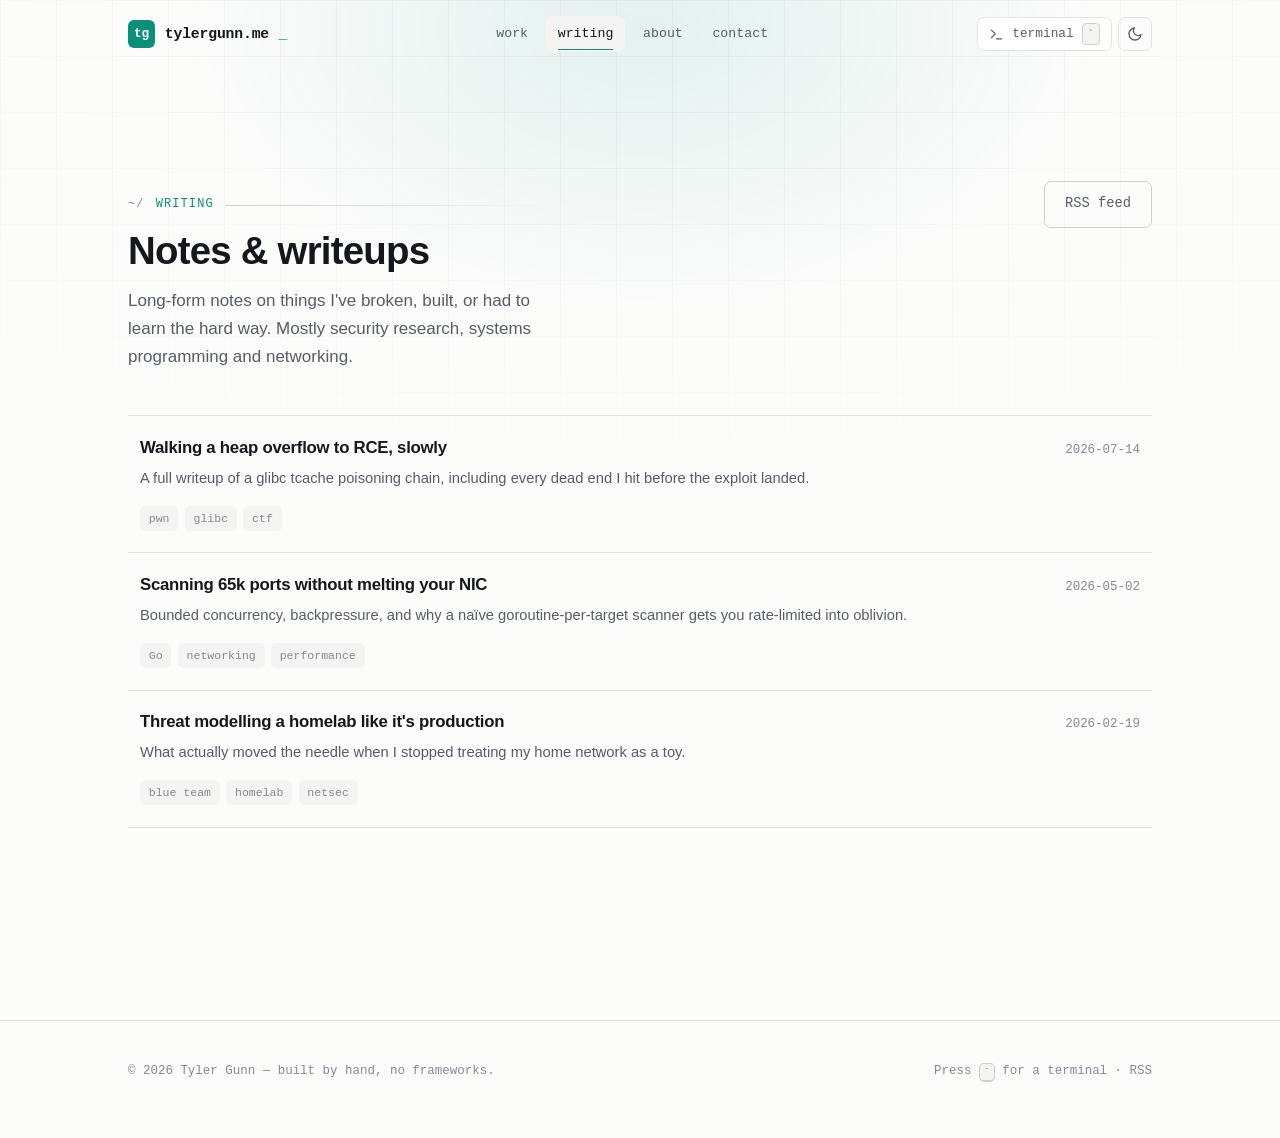
==== writing/index.html @ 59e8639a "Initial site: static, zero-dependency personal site with a DOM-backed terminal Hand-written HTML/CSS" ====
<!DOCTYPE html>
<html lang="en" data-theme="dark">
<head>
<meta charset="utf-8">
<meta name="viewport" content="width=device-width, initial-scale=1">
<title>Writing — Tyler Gunn</title>
<meta name="description" content="Writeups and notes on security research, systems programming and networking by Tyler Gunn.">
<link rel="canonical" href="https://tylergunn.me/writing/">

<meta property="og:type" content="website">
<meta property="og:url" content="https://tylergunn.me/writing/">
<meta property="og:title" content="Writing — Tyler Gunn">
<meta property="og:description" content="Writeups and notes on security research, systems programming and networking.">

<link rel="icon" href="/assets/img/favicon.svg" type="image/svg+xml">
<link rel="alternate" type="application/atom+xml" title="Tyler Gunn — Writing" href="/feed.xml">
<meta name="theme-color" content="#08090b" media="(prefers-color-scheme: dark)">
<meta name="theme-color" content="#fcfcfb" media="(prefers-color-scheme: light)">

<link rel="stylesheet" href="/assets/css/style.css">
<link rel="stylesheet" href="/assets/css/terminal.css">

<script src="/assets/js/theme-init.js"></script>
</head>

<body>
<a class="skip-link" href="#main">Skip to content</a>

<header class="site-header" id="site-header">
  <div class="wrap site-header__inner">
    <a class="brand" href="/">
      <span class="brand__mark" aria-hidden="true">tg</span>
      <span>tylergunn.me</span>
      <span class="brand__caret" aria-hidden="true">_</span>
    </a>

    <nav class="nav" aria-label="Primary">
      <a class="nav__link" href="/#work">work</a>
      <a class="nav__link" href="/writing/" aria-current="true">writing</a>
      <a class="nav__link" href="/#about">about</a>
      <a class="nav__link" href="/#contact">contact</a>
    </nav>

    <div class="header-actions">
      <button class="term-trigger" id="term-open" type="button" aria-haspopup="dialog">
        <svg viewBox="0 0 24 24" fill="none" stroke="currentColor" stroke-width="2"
             stroke-linecap="round" stroke-linejoin="round" width="15" height="15" aria-hidden="true">
          <polyline points="4 17 10 11 4 5"></polyline>
          <line x1="12" y1="19" x2="20" y2="19"></line>
        </svg>
        <span class="term-trigger__label">terminal</span>
        <span class="term-trigger__key" aria-hidden="true">`</span>
      </button>

      <button class="icon-btn theme-toggle" id="theme-toggle" type="button" aria-label="Toggle colour theme">
        <svg class="icon-sun" viewBox="0 0 24 24" fill="none" stroke="currentColor" stroke-width="2"
             stroke-linecap="round" aria-hidden="true">
          <circle cx="12" cy="12" r="4"></circle>
          <path d="M12 2v2M12 20v2M4.9 4.9l1.4 1.4M17.7 17.7l1.4 1.4M2 12h2M20 12h2M4.9 19.1l1.4-1.4M17.7 6.3l1.4-1.4"></path>
        </svg>
        <svg class="icon-moon" viewBox="0 0 24 24" fill="none" stroke="currentColor" stroke-width="2"
             stroke-linecap="round" stroke-linejoin="round" aria-hidden="true">
          <path d="M21 12.8A9 9 0 1 1 11.2 3a7 7 0 0 0 9.8 9.8z"></path>
        </svg>
      </button>
    </div>
  </div>
</header>

<main id="main">
  <section class="section wrap" id="writing" data-dir="writing">
    <div class="section__head">
      <div>
        <p class="eyebrow"><span class="sigil">~/</span>writing</p>
        <h2 class="section__title">Notes &amp; writeups</h2>
        <p class="section__lede">
          Long-form notes on things I've broken, built, or had to learn the hard way.
          Mostly security research, systems programming and networking.
        </p>
      </div>
      <a class="btn btn--ghost" href="/feed.xml">RSS feed</a>
    </div>

    <ul class="post-list">
      <li class="post" data-node="heap-overflow-ctf" data-node-href="/writing/heap-overflow-ctf/">
        <a class="post__link" href="/writing/heap-overflow-ctf/">
          <h3 class="post__title">Walking a heap overflow to RCE, slowly</h3>
          <span class="post__date">2026-07-14</span>
          <p class="post__desc">
            A full writeup of a glibc tcache poisoning chain, including every dead end I
            hit before the exploit landed.
          </p>
          <span class="post__tags">
            <span class="tag">pwn</span><span class="tag">glibc</span><span class="tag">ctf</span>
          </span>
        </a>
      </li>

      <li class="post" data-node="go-concurrency-recon" data-node-href="/writing/go-concurrency-recon/">
        <a class="post__link" href="/writing/go-concurrency-recon/">
          <h3 class="post__title">Scanning 65k ports without melting your NIC</h3>
          <span class="post__date">2026-05-02</span>
          <p class="post__desc">
            Bounded concurrency, backpressure, and why a naïve goroutine-per-target scanner
            gets you rate-limited into oblivion.
          </p>
          <span class="post__tags">
            <span class="tag">Go</span><span class="tag">networking</span><span class="tag">performance</span>
          </span>
        </a>
      </li>

      <li class="post" data-node="hardening-homelab" data-node-href="/writing/hardening-homelab/">
        <a class="post__link" href="/writing/hardening-homelab/">
          <h3 class="post__title">Threat modelling a homelab like it's production</h3>
          <span class="post__date">2026-02-19</span>
          <p class="post__desc">
            What actually moved the needle when I stopped treating my home network as a toy.
          </p>
          <span class="post__tags">
            <span class="tag">blue team</span><span class="tag">homelab</span><span class="tag">netsec</span>
          </span>
        </a>
      </li>
    </ul>
  </section>
</main>

<footer class="site-footer">
  <div class="wrap site-footer__inner">
    <p>© <span id="year">2026</span> Tyler Gunn — built by hand, no frameworks.</p>
    <p>
      Press <kbd>`</kbd> for a terminal ·
      <a href="/feed.xml">RSS</a>
    </p>
  </div>
</footer>

<div class="term" id="term" data-open="false" role="dialog" aria-modal="true"
     aria-label="Site terminal" aria-hidden="true">
  <div class="term__window">
    <div class="term__bar">
      <div class="term__dots" aria-hidden="true">
        <span class="term__dot term__dot--close"></span>
        <span class="term__dot term__dot--min"></span>
        <span class="term__dot term__dot--max"></span>
      </div>
      <span class="term__title">tyler@gunn — bash — 80×24</span>
      <button class="term__close" id="term-close" type="button" aria-label="Close terminal">
        <svg viewBox="0 0 24 24" fill="none" stroke="currentColor" stroke-width="2.5"
             stroke-linecap="round" aria-hidden="true">
          <line x1="18" y1="6" x2="6" y2="18"></line>
          <line x1="6" y1="6" x2="18" y2="18"></line>
        </svg>
      </button>
    </div>

    <div class="term__body" id="term-body" tabindex="0" role="log" aria-live="polite"></div>

    <form class="term__prompt-row" id="term-form" autocomplete="off">
      <label class="term__ps1" for="term-input">
        tyler@gunn<span class="d">:</span><span class="path" id="term-path">~</span><span class="d">$</span>
      </label>
      <input class="term__input" id="term-input" name="cmd" type="text"
             placeholder="type 'help' to get started"
             autocomplete="off" autocorrect="off" autocapitalize="off" spellcheck="false"
             aria-label="Terminal input">
    </form>

    <div class="term__hint">
      <span><kbd>Tab</kbd> complete</span>
      <span><kbd>↑</kbd><kbd>↓</kbd> history</span>
      <span><kbd>Ctrl</kbd>+<kbd>L</kbd> clear</span>
      <span><kbd>Esc</kbd> close</span>
    </div>
  </div>
</div>

<script src="/assets/js/site.js" defer></script>
<script src="/assets/js/terminal.js" defer></script>
</body>
</html>
---- assets/css/style.css ----
/* ==========================================================================
   tylergunn.me
   Vanilla CSS. No framework, no build step, no external requests.
   ========================================================================== */

/* --------------------------------------------------------------------------
   1. Tokens
   -------------------------------------------------------------------------- */

:root {
  --font-mono: ui-monospace, "SFMono-Regular", "SF Mono", "JetBrains Mono",
    "Cascadia Mono", Menlo, Consolas, "Liberation Mono", monospace;
  --font-sans: "Inter", -apple-system, BlinkMacSystemFont, "Segoe UI", Roboto,
    "Helvetica Neue", Arial, sans-serif;

  /* Dark is the default. */
  --bg: #08090b;
  --bg-elev: #0d0f13;
  --surface: #101318;
  --surface-2: #161a20;
  --border: #1d222a;
  --border-strong: #2a313b;
  --text: #e7eaee;
  --text-dim: #9aa3ae;
  --text-faint: #6b7480;
  --accent: #5eead4;
  --accent-dim: #2dd4bf;
  --accent-glow: rgba(94, 234, 212, 0.14);
  --warn: #fbbf24;
  --danger: #fb7185;

  --grid-line: rgba(255, 255, 255, 0.028);
  --shadow-lg: 0 24px 60px -18px rgba(0, 0, 0, 0.75);
  --shadow-sm: 0 2px 10px -2px rgba(0, 0, 0, 0.5);

  --measure: 68ch;
  --gutter: clamp(1.25rem, 5vw, 3rem);
  --wrap: 1120px;
  --radius: 12px;
  --radius-sm: 7px;

  --ease: cubic-bezier(0.22, 0.61, 0.36, 1);
  --dur: 0.45s;

  color-scheme: dark;
}

:root[data-theme="light"] {
  --bg: #fcfcfb;
  --bg-elev: #ffffff;
  --surface: #ffffff;
  --surface-2: #f4f4f2;
  --border: #e3e3e0;
  --border-strong: #cfcfcb;
  --text: #14171c;
  --text-dim: #565d68;
  --text-faint: #838a94;
  --accent: #0b8f78;
  --accent-dim: #0d9488;
  --accent-glow: rgba(13, 148, 136, 0.1);
  --warn: #b45309;
  --danger: #be123c;

  --grid-line: rgba(0, 0, 0, 0.035);
  --shadow-lg: 0 24px 60px -22px rgba(20, 23, 28, 0.18);
  --shadow-sm: 0 2px 10px -2px rgba(20, 23, 28, 0.08);

  color-scheme: light;
}

/* --------------------------------------------------------------------------
   2. Reset & base
   -------------------------------------------------------------------------- */

*,
*::before,
*::after {
  box-sizing: border-box;
}

* {
  margin: 0;
}

html {
  -webkit-text-size-adjust: 100%;
  scroll-behavior: smooth;
  scroll-padding-top: 5.5rem;
}

body {
  min-height: 100dvh;
  background: var(--bg);
  color: var(--text);
  font-family: var(--font-sans);
  font-size: clamp(0.975rem, 0.94rem + 0.18vw, 1.0625rem);
  line-height: 1.65;
  -webkit-font-smoothing: antialiased;
  -moz-osx-font-smoothing: grayscale;
  font-synthesis-weight: none;
  overflow-x: hidden;
  transition: background-color 0.3s var(--ease), color 0.3s var(--ease);
}

/* Faint engineering grid + a soft accent bloom behind the hero. */
body::before {
  content: "";
  position: fixed;
  inset: 0;
  z-index: -2;
  background-image: linear-gradient(var(--grid-line) 1px, transparent 1px),
    linear-gradient(90deg, var(--grid-line) 1px, transparent 1px);
  background-size: 56px 56px;
  mask-image: radial-gradient(ellipse 110% 70% at 50% 0%, #000 30%, transparent 78%);
  pointer-events: none;
}

body::after {
  content: "";
  position: fixed;
  top: -32vh;
  left: 50%;
  width: min(1000px, 130vw);
  height: 70vh;
  z-index: -3;
  transform: translateX(-50%);
  background: radial-gradient(ellipse at center, var(--accent-glow), transparent 65%);
  pointer-events: none;
}

img,
svg,
canvas {
  display: block;
  max-width: 100%;
  height: auto;
}

a {
  color: inherit;
  text-decoration: none;
}

button,
input {
  font: inherit;
  color: inherit;
}

:focus-visible {
  outline: 2px solid var(--accent);
  outline-offset: 3px;
  border-radius: 3px;
}

::selection {
  background: var(--accent);
  color: var(--bg);
}

/* --------------------------------------------------------------------------
   3. Typography
   -------------------------------------------------------------------------- */

h1,
h2,
h3,
h4 {
  font-weight: 600;
  line-height: 1.15;
  letter-spacing: -0.02em;
  text-wrap: balance;
}

p {
  text-wrap: pretty;
}

code,
kbd,
samp,
pre {
  font-family: var(--font-mono);
  font-size: 0.9em;
}

/* Small monospace label used above every section. */
.eyebrow {
  display: flex;
  align-items: center;
  gap: 0.7rem;
  font-family: var(--font-mono);
  font-size: 0.75rem;
  font-weight: 500;
  letter-spacing: 0.09em;
  text-transform: uppercase;
  color: var(--accent);
}

.eyebrow::after {
  content: "";
  flex: 1;
  height: 1px;
  background: linear-gradient(90deg, var(--border-strong), transparent);
}

.eyebrow .sigil {
  color: var(--text-faint);
}

/* Centred variant — drops the trailing rule, which would otherwise push the
   label off-centre inside a centred block. */
.eyebrow--center {
  justify-content: center;
}

.eyebrow--center::after {
  display: none;
}

kbd {
  display: inline-block;
  padding: 0.1em 0.42em;
  font-size: 0.78em;
  line-height: 1.5;
  color: var(--text-dim);
  background: var(--surface-2);
  border: 1px solid var(--border-strong);
  border-bottom-width: 2px;
  border-radius: 5px;
}

/* --------------------------------------------------------------------------
   4. Layout primitives
   -------------------------------------------------------------------------- */

.wrap {
  width: 100%;
  max-width: var(--wrap);
  margin-inline: auto;
  padding-inline: var(--gutter);
}

.section {
  position: relative;
  padding-block: clamp(4rem, 9vw, 7rem);
}

.section__head {
  display: flex;
  flex-wrap: wrap;
  align-items: baseline;
  justify-content: space-between;
  gap: 1rem 2rem;
  margin-bottom: 2.75rem;
}

.section__title {
  font-size: clamp(1.65rem, 1.2rem + 1.9vw, 2.4rem);
  margin-top: 0.85rem;
}

.section__lede {
  max-width: 46ch;
  margin-top: 0.9rem;
  color: var(--text-dim);
}

.skip-link {
  position: absolute;
  top: 0.5rem;
  left: 0.5rem;
  z-index: 200;
  padding: 0.6rem 1rem;
  font-family: var(--font-mono);
  font-size: 0.85rem;
  background: var(--accent);
  color: var(--bg);
  border-radius: var(--radius-sm);
  transform: translateY(-160%);
  transition: transform 0.2s var(--ease);
}

.skip-link:focus-visible {
  transform: translateY(0);
}

/* --------------------------------------------------------------------------
   5. Header / nav
   -------------------------------------------------------------------------- */

.site-header {
  position: sticky;
  top: 0;
  z-index: 60;
  border-bottom: 1px solid transparent;
  transition: border-color 0.3s var(--ease), background-color 0.3s var(--ease),
    backdrop-filter 0.3s var(--ease);
}

.site-header[data-stuck="true"] {
  background: color-mix(in srgb, var(--bg) 82%, transparent);
  backdrop-filter: blur(14px) saturate(140%);
  -webkit-backdrop-filter: blur(14px) saturate(140%);
  border-bottom-color: var(--border);
}

.site-header__inner {
  display: flex;
  align-items: center;
  justify-content: space-between;
  gap: 1.5rem;
  height: 4.25rem;
}

.brand {
  display: inline-flex;
  align-items: center;
  gap: 0.6rem;
  font-family: var(--font-mono);
  font-size: 0.92rem;
  font-weight: 600;
  letter-spacing: -0.01em;
  white-space: nowrap;
}

.brand__mark {
  display: grid;
  place-items: center;
  width: 1.7rem;
  height: 1.7rem;
  font-size: 0.8rem;
  color: var(--bg);
  background: var(--accent);
  border-radius: 6px;
  flex-shrink: 0;
}

:root[data-theme="light"] .brand__mark {
  color: #fff;
}

.brand__caret {
  color: var(--accent);
  animation: blink 1.2s steps(1) infinite;
}

@keyframes blink {
  50% {
    opacity: 0;
  }
}

.nav {
  display: flex;
  align-items: center;
  gap: 0.35rem;
}

.nav__link {
  position: relative;
  padding: 0.45rem 0.75rem;
  font-family: var(--font-mono);
  font-size: 0.83rem;
  color: var(--text-dim);
  border-radius: var(--radius-sm);
  transition: color 0.18s var(--ease), background-color 0.18s var(--ease);
}

.nav__link:hover,
.nav__link[aria-current="true"] {
  color: var(--text);
  background: var(--surface-2);
}

.nav__link[aria-current="true"]::before {
  content: "";
  position: absolute;
  left: 0.75rem;
  right: 0.75rem;
  bottom: 0.15rem;
  height: 1px;
  background: var(--accent);
}

.header-actions {
  display: flex;
  align-items: center;
  gap: 0.4rem;
}

/* Icon-only square buttons in the header. */
.icon-btn {
  display: grid;
  place-items: center;
  width: 2.1rem;
  height: 2.1rem;
  background: transparent;
  border: 1px solid var(--border);
  border-radius: var(--radius-sm);
  color: var(--text-dim);
  cursor: pointer;
  transition: color 0.18s var(--ease), border-color 0.18s var(--ease),
    background-color 0.18s var(--ease);
}

.icon-btn:hover {
  color: var(--accent);
  border-color: var(--border-strong);
  background: var(--surface-2);
}

.icon-btn svg {
  width: 1rem;
  height: 1rem;
}

.theme-toggle .icon-moon {
  display: none;
}

:root[data-theme="light"] .theme-toggle .icon-moon {
  display: block;
}

:root[data-theme="light"] .theme-toggle .icon-sun {
  display: none;
}

/* The "press ` " affordance next to the terminal button. */
.term-trigger {
  display: inline-flex;
  align-items: center;
  gap: 0.5rem;
  height: 2.1rem;
  padding-inline: 0.7rem;
  font-family: var(--font-mono);
  font-size: 0.8rem;
  color: var(--text-dim);
  background: var(--surface);
  border: 1px solid var(--border);
  border-radius: var(--radius-sm);
  cursor: pointer;
  transition: color 0.18s var(--ease), border-color 0.18s var(--ease);
}

.term-trigger:hover {
  color: var(--accent);
  border-color: var(--accent-dim);
}

.term-trigger__key {
  padding: 0.05em 0.4em;
  color: var(--text-faint);
  background: var(--surface-2);
  border: 1px solid var(--border-strong);
  border-radius: 4px;
  font-size: 0.9em;
}

@media (max-width: 720px) {
  .nav {
    display: none;
  }
  .term-trigger__label,
  .term-trigger__key {
    display: none;
  }
  .term-trigger {
    padding-inline: 0.6rem;
  }
}

/* --------------------------------------------------------------------------
   6. Hero
   -------------------------------------------------------------------------- */

.hero {
  position: relative;
  padding-block: clamp(3.5rem, 9vw, 7rem) clamp(3rem, 7vw, 5.5rem);
}

.hero__status {
  display: inline-flex;
  align-items: center;
  gap: 0.6rem;
  margin-bottom: 1.75rem;
  padding: 0.35rem 0.85rem 0.35rem 0.6rem;
  font-family: var(--font-mono);
  font-size: 0.78rem;
  color: var(--text-dim);
  background: var(--surface);
  border: 1px solid var(--border);
  border-radius: 999px;
}

.status-dot {
  width: 0.5rem;
  height: 0.5rem;
  border-radius: 50%;
  background: var(--accent);
  box-shadow: 0 0 0 0 var(--accent);
  animation: pulse 2.4s var(--ease) infinite;
}

@keyframes pulse {
  0% {
    box-shadow: 0 0 0 0 color-mix(in srgb, var(--accent) 55%, transparent);
  }
  70% {
    box-shadow: 0 0 0 7px transparent;
  }
  100% {
    box-shadow: 0 0 0 0 transparent;
  }
}

.hero__title {
  font-size: clamp(2.5rem, 1.4rem + 5vw, 4.5rem);
  line-height: 1.02;
  letter-spacing: -0.035em;
  font-weight: 650;
}

.hero__title .accent {
  color: var(--accent);
}

.hero__lede {
  max-width: 54ch;
  margin-top: 1.5rem;
  font-size: clamp(1.05rem, 1rem + 0.4vw, 1.25rem);
  color: var(--text-dim);
}

.hero__lede strong {
  color: var(--text);
  font-weight: 550;
}

/* Typed rotating role line under the title. */
.hero__role {
  display: flex;
  align-items: center;
  gap: 0.55rem;
  margin-top: 1.15rem;
  font-family: var(--font-mono);
  font-size: clamp(0.9rem, 0.85rem + 0.3vw, 1.05rem);
  color: var(--text-dim);
  min-height: 1.6em;
}

.hero__role .prompt {
  color: var(--accent);
}

.hero__role .cursor {
  display: inline-block;
  width: 0.55em;
  height: 1.1em;
  background: var(--accent);
  vertical-align: text-bottom;
  animation: blink 1s steps(1) infinite;
}

.hero__actions {
  display: flex;
  flex-wrap: wrap;
  gap: 0.75rem;
  margin-top: 2.5rem;
}

.btn {
  display: inline-flex;
  align-items: center;
  gap: 0.55rem;
  padding: 0.7rem 1.25rem;
  font-family: var(--font-mono);
  font-size: 0.86rem;
  font-weight: 500;
  border: 1px solid transparent;
  border-radius: var(--radius-sm);
  cursor: pointer;
  transition: transform 0.18s var(--ease), background-color 0.18s var(--ease),
    border-color 0.18s var(--ease), color 0.18s var(--ease);
}

.btn:active {
  transform: translateY(1px);
}

.btn svg {
  width: 0.95rem;
  height: 0.95rem;
}

.btn--primary {
  background: var(--accent);
  color: #05201c;
}

.btn--primary:hover {
  background: var(--accent-dim);
}

:root[data-theme="light"] .btn--primary {
  color: #fff;
}

.btn--ghost {
  color: var(--text-dim);
  border-color: var(--border-strong);
  background: transparent;
}

.btn--ghost:hover {
  color: var(--text);
  border-color: var(--text-faint);
  background: var(--surface);
}

/* Stat strip below the hero. */
.stats {
  display: grid;
  grid-template-columns: repeat(auto-fit, minmax(150px, 1fr));
  gap: 1px;
  margin-top: clamp(3rem, 7vw, 4.5rem);
  background: var(--border);
  border: 1px solid var(--border);
  border-radius: var(--radius);
  overflow: hidden;
}

/* dt comes first in the markup (valid <dl>), but the number reads better on
   top — so the group is reversed visually. */
.stat {
  display: flex;
  flex-direction: column-reverse;
  justify-content: flex-end;
  padding: 1.25rem 1.4rem;
  background: var(--bg-elev);
}

.stat__value {
  margin: 0;
  font-family: var(--font-mono);
  font-size: clamp(1.4rem, 1.2rem + 0.8vw, 1.85rem);
  font-weight: 600;
  letter-spacing: -0.02em;
  color: var(--text);
}

.stat__label {
  margin-top: 0.2rem;
  font-family: var(--font-mono);
  font-size: 0.72rem;
  letter-spacing: 0.07em;
  text-transform: uppercase;
  color: var(--text-faint);
}

/* --------------------------------------------------------------------------
   7. Project cards
   -------------------------------------------------------------------------- */

.card-grid {
  display: grid;
  grid-template-columns: repeat(auto-fill, minmax(min(100%, 320px), 1fr));
  gap: 1.1rem;
}

.card {
  position: relative;
  display: flex;
  flex-direction: column;
  padding: 1.5rem;
  background: var(--surface);
  border: 1px solid var(--border);
  border-radius: var(--radius);
  overflow: hidden;
  transition: border-color 0.25s var(--ease), transform 0.25s var(--ease),
    box-shadow 0.25s var(--ease);
}

/* Accent hairline that wipes in along the card's top edge on hover. */
.card::before {
  content: "";
  position: absolute;
  top: 0;
  left: 0;
  right: 0;
  height: 1px;
  background: linear-gradient(90deg, transparent, var(--accent), transparent);
  transform: scaleX(0);
  transition: transform 0.4s var(--ease);
}

.card:hover {
  border-color: var(--border-strong);
  transform: translateY(-3px);
  box-shadow: var(--shadow-sm);
}

.card:hover::before {
  transform: scaleX(1);
}

.card--featured {
  grid-column: 1 / -1;
}

@media (min-width: 860px) {
  .card--featured {
    flex-direction: row;
    gap: 2.5rem;
    padding: 2rem;
  }
  /* Column layout so .card__desc can absorb the slack and push the link row
     down to sit flush with the bottom of the code pane. */
  .card--featured .card__body {
    flex: 1.4;
    display: flex;
    flex-direction: column;
  }
  .card--featured .card__aside {
    flex: 1;
    min-width: 0;
  }
}

.card__top {
  display: flex;
  align-items: flex-start;
  justify-content: space-between;
  gap: 1rem;
  margin-bottom: 0.85rem;
}

.card__title {
  font-family: var(--font-mono);
  font-size: 1.02rem;
  font-weight: 600;
  letter-spacing: -0.01em;
}

.card__title a::after {
  content: "";
  position: absolute;
  inset: 0;
}

.card:hover .card__title {
  color: var(--accent);
}

.card__kind {
  flex-shrink: 0;
  padding: 0.18rem 0.5rem;
  font-family: var(--font-mono);
  font-size: 0.68rem;
  letter-spacing: 0.06em;
  text-transform: uppercase;
  color: var(--text-faint);
  border: 1px solid var(--border);
  border-radius: 5px;
}

.card__kind[data-kind="tool"] {
  color: var(--accent);
  border-color: color-mix(in srgb, var(--accent) 35%, transparent);
}

.card__kind[data-kind="research"] {
  color: var(--warn);
  border-color: color-mix(in srgb, var(--warn) 35%, transparent);
}

.card__desc {
  font-size: 0.94rem;
  color: var(--text-dim);
  flex: 1;
}

.card__meta {
  display: flex;
  flex-wrap: wrap;
  align-items: center;
  gap: 0.4rem;
  margin-top: 1.25rem;
}

.tag {
  padding: 0.2rem 0.55rem;
  font-family: var(--font-mono);
  font-size: 0.72rem;
  color: var(--text-faint);
  background: var(--surface-2);
  border-radius: 5px;
}

.card__links {
  position: relative;
  z-index: 1;
  display: flex;
  gap: 1rem;
  margin-top: 1.1rem;
  padding-top: 1.1rem;
  border-top: 1px solid var(--border);
  font-family: var(--font-mono);
  font-size: 0.8rem;
}

.card__links a {
  display: inline-flex;
  align-items: center;
  gap: 0.35rem;
  color: var(--text-dim);
  transition: color 0.18s var(--ease);
}

.card__links a:hover {
  color: var(--accent);
}

.card__links svg {
  width: 0.85rem;
  height: 0.85rem;
}

/* Fake code preview pane inside the featured card. */
.code-pane {
  background: var(--bg);
  border: 1px solid var(--border);
  border-radius: var(--radius-sm);
  overflow: hidden;
  font-family: var(--font-mono);
  font-size: 0.78rem;
  line-height: 1.7;
}

.code-pane__bar {
  display: flex;
  align-items: center;
  gap: 0.4rem;
  padding: 0.5rem 0.75rem;
  background: var(--surface-2);
  border-bottom: 1px solid var(--border);
  color: var(--text-faint);
  font-size: 0.72rem;
}

.code-pane__dot {
  width: 0.5rem;
  height: 0.5rem;
  border-radius: 50%;
  background: var(--border-strong);
}

.code-pane__body {
  padding: 0.85rem 1rem;
  overflow-x: auto;
  white-space: pre;
  color: var(--text-dim);
}

.code-pane__body .c-key {
  color: var(--accent);
}
.code-pane__body .c-str {
  color: var(--warn);
}
.code-pane__body .c-com {
  color: var(--text-faint);
  font-style: italic;
}

/* --------------------------------------------------------------------------
   8. Writing list
   -------------------------------------------------------------------------- */

.post-list {
  list-style: none;
  padding: 0;
  border-top: 1px solid var(--border);
}

.post {
  border-bottom: 1px solid var(--border);
}

.post__link {
  position: relative;
  display: grid;
  grid-template-columns: 1fr auto;
  align-items: baseline;
  gap: 0.35rem 1.5rem;
  padding: 1.35rem 0.75rem;
  transition: background-color 0.2s var(--ease), padding-left 0.2s var(--ease);
}

.post__link:hover {
  background: var(--surface);
  padding-left: 1.25rem;
}

.post__title {
  font-size: 1.05rem;
  font-weight: 550;
  letter-spacing: -0.015em;
}

.post__link:hover .post__title {
  color: var(--accent);
}

.post__date {
  font-family: var(--font-mono);
  font-size: 0.78rem;
  color: var(--text-faint);
  white-space: nowrap;
}

.post__desc {
  grid-column: 1 / 2;
  font-size: 0.92rem;
  color: var(--text-dim);
}

.post__tags {
  grid-column: 1 / -1;
  display: flex;
  flex-wrap: wrap;
  gap: 0.4rem;
  margin-top: 0.6rem;
}

@media (max-width: 620px) {
  .post__link {
    grid-template-columns: 1fr;
  }
  .post__date {
    order: -1;
  }
}

/* --------------------------------------------------------------------------
   9. About
   -------------------------------------------------------------------------- */

.about {
  display: grid;
  gap: clamp(2.5rem, 6vw, 4rem);
  align-items: start;
}

@media (min-width: 900px) {
  .about {
    grid-template-columns: 1.25fr 1fr;
  }
}

.prose p + p {
  margin-top: 1.15rem;
}

.prose {
  max-width: var(--measure);
  color: var(--text-dim);
}

.prose strong {
  color: var(--text);
  font-weight: 550;
}

.prose a {
  color: var(--accent);
  text-decoration: underline;
  text-underline-offset: 3px;
  text-decoration-thickness: 1px;
  text-decoration-color: color-mix(in srgb, var(--accent) 40%, transparent);
  transition: text-decoration-color 0.18s var(--ease);
}

.prose a:hover {
  text-decoration-color: var(--accent);
}

/* Skill matrix — rendered like a config file. */
.skills {
  padding: 1.5rem;
  background: var(--surface);
  border: 1px solid var(--border);
  border-radius: var(--radius);
  font-family: var(--font-mono);
  font-size: 0.85rem;
}

.skills__group + .skills__group {
  margin-top: 1.35rem;
  padding-top: 1.35rem;
  border-top: 1px dashed var(--border);
}

.skills__label {
  color: var(--accent);
  font-size: 0.74rem;
  letter-spacing: 0.07em;
  text-transform: uppercase;
}

.skills__items {
  display: flex;
  flex-wrap: wrap;
  gap: 0.4rem;
  margin-top: 0.7rem;
  list-style: none;
  padding: 0;
}

.skills__items li {
  padding: 0.25rem 0.6rem;
  color: var(--text-dim);
  background: var(--surface-2);
  border: 1px solid var(--border);
  border-radius: 5px;
  font-size: 0.79rem;
  transition: color 0.18s var(--ease), border-color 0.18s var(--ease);
}

.skills__items li:hover {
  color: var(--text);
  border-color: var(--border-strong);
}

/* --------------------------------------------------------------------------
   10. Contact / footer
   -------------------------------------------------------------------------- */

.contact {
  padding: clamp(2rem, 6vw, 3.5rem);
  background: var(--surface);
  border: 1px solid var(--border);
  border-radius: var(--radius);
  text-align: center;
}

.contact__title {
  font-size: clamp(1.6rem, 1.2rem + 1.8vw, 2.25rem);
}

.contact__lede {
  max-width: 44ch;
  margin: 0.9rem auto 0;
  color: var(--text-dim);
}

.contact__links {
  display: flex;
  flex-wrap: wrap;
  justify-content: center;
  gap: 0.75rem;
  margin-top: 2rem;
}

.site-footer {
  padding-block: 2.5rem 3.5rem;
  border-top: 1px solid var(--border);
  margin-top: clamp(3rem, 8vw, 5rem);
}

.site-footer__inner {
  display: flex;
  flex-wrap: wrap;
  align-items: center;
  justify-content: space-between;
  gap: 1rem;
  font-family: var(--font-mono);
  font-size: 0.78rem;
  color: var(--text-faint);
}

.site-footer a:hover {
  color: var(--accent);
}

/* --------------------------------------------------------------------------
   11. Scroll reveal
   -------------------------------------------------------------------------- */

/* Scoped to .js so that if JavaScript never runs — blocked, failed, disabled —
   the content is simply visible rather than permanently at opacity 0. */
.js [data-reveal] {
  opacity: 0;
  transform: translateY(14px);
  transition: opacity 0.6s var(--ease), transform 0.6s var(--ease);
  transition-delay: var(--reveal-delay, 0ms);
}

.js [data-reveal].is-visible {
  opacity: 1;
  transform: none;
}

@media (prefers-reduced-motion: reduce) {
  html {
    scroll-behavior: auto;
  }
  *,
  *::before,
  *::after {
    animation-duration: 0.01ms !important;
    animation-iteration-count: 1 !important;
    transition-duration: 0.01ms !important;
  }
  .js [data-reveal] {
    opacity: 1;
    transform: none;
  }
}
---- assets/css/terminal.css ----
/* ==========================================================================
   Terminal overlay
   Summoned with ` or Ctrl/Cmd+K. Navigates the real site.
   ========================================================================== */

.term {
  position: fixed;
  inset: 0;
  z-index: 100;
  display: grid;
  place-items: start center;
  padding: clamp(1rem, 6vh, 5rem) var(--gutter) 2rem;
  background: color-mix(in srgb, var(--bg) 72%, transparent);
  backdrop-filter: blur(8px);
  -webkit-backdrop-filter: blur(8px);
  opacity: 0;
  visibility: hidden;
  transition: opacity 0.22s var(--ease), visibility 0.22s var(--ease);
}

.term[data-open="true"] {
  opacity: 1;
  visibility: visible;
}

.term__window {
  width: 100%;
  max-width: 780px;
  max-height: min(640px, 80dvh);
  display: flex;
  flex-direction: column;
  background: var(--bg-elev);
  border: 1px solid var(--border-strong);
  border-radius: var(--radius);
  box-shadow: var(--shadow-lg);
  overflow: hidden;
  transform: translateY(-10px) scale(0.985);
  opacity: 0;
  transition: transform 0.26s var(--ease), opacity 0.26s var(--ease);
}

.term[data-open="true"] .term__window {
  transform: none;
  opacity: 1;
}

/* --- title bar --- */

.term__bar {
  display: flex;
  align-items: center;
  gap: 0.75rem;
  padding: 0.6rem 0.85rem;
  background: var(--surface-2);
  border-bottom: 1px solid var(--border);
  flex-shrink: 0;
}

.term__dots {
  display: flex;
  gap: 0.4rem;
}

.term__dot {
  width: 0.7rem;
  height: 0.7rem;
  border-radius: 50%;
  background: var(--border-strong);
}

.term__dot--close {
  background: #fb7185;
}
.term__dot--min {
  background: #fbbf24;
}
.term__dot--max {
  background: #4ade80;
}

.term__title {
  flex: 1;
  text-align: center;
  font-family: var(--font-mono);
  font-size: 0.76rem;
  color: var(--text-faint);
  letter-spacing: 0.02em;
}

.term__close {
  display: grid;
  place-items: center;
  width: 1.5rem;
  height: 1.5rem;
  background: transparent;
  border: 0;
  border-radius: 5px;
  color: var(--text-faint);
  cursor: pointer;
  transition: color 0.18s var(--ease), background-color 0.18s var(--ease);
}

.term__close:hover {
  color: var(--text);
  background: var(--border);
}

.term__close svg {
  width: 0.85rem;
  height: 0.85rem;
}

/* --- scrollback --- */

.term__body {
  flex: 1;
  overflow-y: auto;
  overscroll-behavior: contain;
  padding: 1rem 1.1rem;
  font-family: var(--font-mono);
  font-size: 0.845rem;
  line-height: 1.62;
  color: var(--text-dim);
  scrollbar-width: thin;
  scrollbar-color: var(--border-strong) transparent;
}

.term__body::-webkit-scrollbar {
  width: 9px;
}

.term__body::-webkit-scrollbar-thumb {
  background: var(--border-strong);
  border-radius: 99px;
}

.term__line {
  white-space: pre-wrap;
  word-break: break-word;
}

.term__line--cmd {
  color: var(--text);
  margin-top: 0.5rem;
}

.term__line--err {
  color: var(--danger);
}

.term__line--ok {
  color: var(--accent);
}

.term__line--dim {
  color: var(--text-faint);
}

.term__line--art {
  color: var(--accent);
  line-height: 1.25;
  white-space: pre;
  overflow-x: auto;
}

.term__body b {
  color: var(--text);
  font-weight: 600;
}

.term__body .k {
  color: var(--accent);
}

.term__body .w {
  color: var(--warn);
}

.term__body .d {
  color: var(--text-faint);
}

/* Directory / file coloring in `ls` output. */
.term__body .dir {
  color: var(--accent);
  font-weight: 600;
}

.term__body .file {
  color: var(--text-dim);
}

.term__body a {
  color: var(--accent);
  text-decoration: underline;
  text-underline-offset: 2px;
}

.term__grid {
  display: grid;
  grid-template-columns: repeat(auto-fill, minmax(15ch, 1fr));
  gap: 0 1.5rem;
}

.term__kv {
  display: grid;
  grid-template-columns: minmax(9ch, max-content) 1fr;
  gap: 0 1.25rem;
}

.term__kv dt {
  color: var(--accent);
}

.term__kv dd {
  margin: 0;
  color: var(--text-dim);
}

/* --- input row --- */

.term__prompt-row {
  display: flex;
  align-items: baseline;
  gap: 0.5rem;
  padding: 0.75rem 1.1rem;
  border-top: 1px solid var(--border);
  background: var(--surface);
  flex-shrink: 0;
}

.term__ps1 {
  font-family: var(--font-mono);
  font-size: 0.845rem;
  color: var(--accent);
  white-space: nowrap;
  flex-shrink: 0;
}

.term__ps1 .path {
  color: var(--text-dim);
}

.term__input {
  flex: 1;
  min-width: 0;
  background: transparent;
  border: 0;
  outline: 0;
  font-family: var(--font-mono);
  font-size: 0.845rem;
  color: var(--text);
  caret-color: var(--accent);
}

.term__input::placeholder {
  color: var(--text-faint);
}

.term__hint {
  padding: 0.5rem 1.1rem;
  font-family: var(--font-mono);
  font-size: 0.72rem;
  color: var(--text-faint);
  background: var(--surface-2);
  border-top: 1px solid var(--border);
  display: flex;
  flex-wrap: wrap;
  gap: 0.35rem 1.1rem;
  flex-shrink: 0;
}

.term__hint kbd {
  font-size: 0.95em;
  padding: 0 0.3em;
}

@media (max-width: 560px) {
  .term {
    padding: 0;
  }
  .term__window {
    max-width: none;
    max-height: 100dvh;
    height: 100dvh;
    border: 0;
    border-radius: 0;
  }
  .term__hint {
    display: none;
  }
}
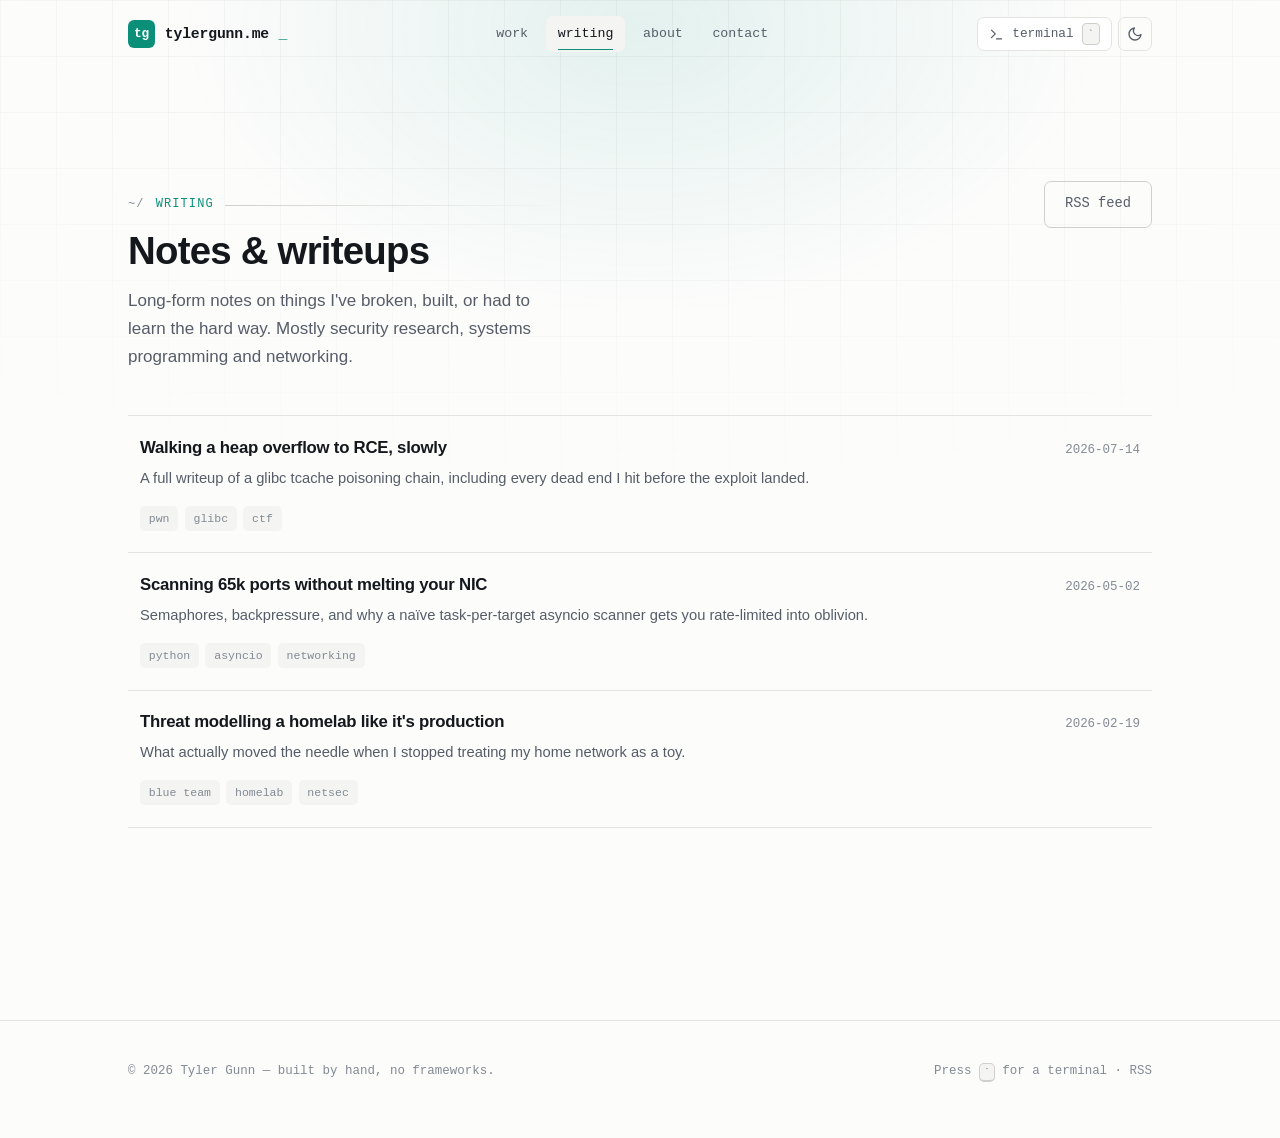
==== commit 46853641: "Rebuild content around Python; add stdlib-only writeup build script The placeholder content presente" ====
--- a/writing/index.html
+++ b/writing/index.html
@@ -82,46 +82,32 @@
     </div>
 
     <ul class="post-list">
+      <!-- posts:start -->
       <li class="post" data-node="heap-overflow-ctf" data-node-href="/writing/heap-overflow-ctf/">
         <a class="post__link" href="/writing/heap-overflow-ctf/">
           <h3 class="post__title">Walking a heap overflow to RCE, slowly</h3>
           <span class="post__date">2026-07-14</span>
-          <p class="post__desc">
-            A full writeup of a glibc tcache poisoning chain, including every dead end I
-            hit before the exploit landed.
-          </p>
-          <span class="post__tags">
-            <span class="tag">pwn</span><span class="tag">glibc</span><span class="tag">ctf</span>
-          </span>
+          <p class="post__desc">A full writeup of a glibc tcache poisoning chain, including every dead end I hit before the exploit landed.</p>
+          <span class="post__tags"><span class="tag">pwn</span><span class="tag">glibc</span><span class="tag">ctf</span></span>
         </a>
       </li>
-
-      <li class="post" data-node="go-concurrency-recon" data-node-href="/writing/go-concurrency-recon/">
-        <a class="post__link" href="/writing/go-concurrency-recon/">
+      <li class="post" data-node="asyncio-recon" data-node-href="/writing/asyncio-recon/">
+        <a class="post__link" href="/writing/asyncio-recon/">
           <h3 class="post__title">Scanning 65k ports without melting your NIC</h3>
           <span class="post__date">2026-05-02</span>
-          <p class="post__desc">
-            Bounded concurrency, backpressure, and why a naïve goroutine-per-target scanner
-            gets you rate-limited into oblivion.
-          </p>
-          <span class="post__tags">
-            <span class="tag">Go</span><span class="tag">networking</span><span class="tag">performance</span>
-          </span>
+          <p class="post__desc">Semaphores, backpressure, and why a naïve task-per-target asyncio scanner gets you rate-limited into oblivion.</p>
+          <span class="post__tags"><span class="tag">python</span><span class="tag">asyncio</span><span class="tag">networking</span></span>
         </a>
       </li>
-
       <li class="post" data-node="hardening-homelab" data-node-href="/writing/hardening-homelab/">
         <a class="post__link" href="/writing/hardening-homelab/">
-          <h3 class="post__title">Threat modelling a homelab like it's production</h3>
+          <h3 class="post__title">Threat modelling a homelab like it&#x27;s production</h3>
           <span class="post__date">2026-02-19</span>
-          <p class="post__desc">
-            What actually moved the needle when I stopped treating my home network as a toy.
-          </p>
-          <span class="post__tags">
-            <span class="tag">blue team</span><span class="tag">homelab</span><span class="tag">netsec</span>
-          </span>
+          <p class="post__desc">What actually moved the needle when I stopped treating my home network as a toy.</p>
+          <span class="post__tags"><span class="tag">blue team</span><span class="tag">homelab</span><span class="tag">netsec</span></span>
         </a>
       </li>
+      <!-- posts:end -->
     </ul>
   </section>
 </main>
--- a/assets/css/style.css
+++ b/assets/css/style.css
@@ -1085,7 +1085,189 @@
 }
 
 /* --------------------------------------------------------------------------
-   11. Scroll reveal
+   11. Article pages (generated by build.py)
+   -------------------------------------------------------------------------- */
+
+.article {
+  max-width: 72ch;
+  margin-inline: auto;
+}
+
+.article__head {
+  padding-bottom: 2rem;
+  margin-bottom: 2.5rem;
+  border-bottom: 1px solid var(--border);
+}
+
+.article__title {
+  font-size: clamp(1.9rem, 1.3rem + 2.6vw, 3rem);
+  margin-top: 0.9rem;
+  letter-spacing: -0.03em;
+}
+
+.article__meta {
+  display: flex;
+  flex-wrap: wrap;
+  align-items: center;
+  gap: 0.5rem 1rem;
+  margin-top: 1.25rem;
+  font-family: var(--font-mono);
+  font-size: 0.8rem;
+  color: var(--text-faint);
+}
+
+.article__body {
+  color: var(--text-dim);
+  font-size: 1.02rem;
+  line-height: 1.72;
+}
+
+.article__body > * + * {
+  margin-top: 1.25rem;
+}
+
+.article__body h2,
+.article__body h3,
+.article__body h4 {
+  color: var(--text);
+  margin-top: 2.75rem;
+  scroll-margin-top: 6rem;
+}
+
+.article__body h2 {
+  font-size: 1.5rem;
+  padding-bottom: 0.5rem;
+  border-bottom: 1px solid var(--border);
+}
+
+.article__body h3 {
+  font-size: 1.2rem;
+}
+
+.article__body h4 {
+  font-size: 1.02rem;
+  font-family: var(--font-mono);
+}
+
+.article__body strong {
+  color: var(--text);
+  font-weight: 600;
+}
+
+.article__body a {
+  color: var(--accent);
+  text-decoration: underline;
+  text-underline-offset: 3px;
+  text-decoration-color: color-mix(in srgb, var(--accent) 40%, transparent);
+}
+
+.article__body a:hover {
+  text-decoration-color: var(--accent);
+}
+
+.article__body ul,
+.article__body ol {
+  padding-left: 1.4rem;
+}
+
+.article__body li + li {
+  margin-top: 0.45rem;
+}
+
+.article__body li::marker {
+  color: var(--accent);
+}
+
+/* Inline code — distinct from block code so it reads inside prose. */
+.article__body :not(pre) > code {
+  /* clone so a code span wrapping across lines keeps its border and padding
+     on both fragments instead of splitting open */
+  -webkit-box-decoration-break: clone;
+  box-decoration-break: clone;
+  padding: 0.12em 0.4em;
+  font-size: 0.87em;
+  color: var(--text);
+  background: var(--surface-2);
+  border: 1px solid var(--border);
+  border-radius: 5px;
+  word-break: break-word;
+}
+
+.article__body pre {
+  padding: 1rem 1.15rem;
+  overflow-x: auto;
+  background: var(--bg-elev);
+  border: 1px solid var(--border);
+  border-radius: var(--radius-sm);
+  font-size: 0.83rem;
+  line-height: 1.65;
+  tab-size: 4;
+}
+
+.article__body pre code {
+  color: var(--text-dim);
+}
+
+.article__body blockquote {
+  padding: 0.25rem 0 0.25rem 1.15rem;
+  border-left: 2px solid var(--accent);
+  color: var(--text-faint);
+  font-style: italic;
+}
+
+.article__body hr {
+  border: 0;
+  border-top: 1px solid var(--border);
+  margin-block: 2.5rem;
+}
+
+.article__body img {
+  border-radius: var(--radius-sm);
+  border: 1px solid var(--border);
+}
+
+.article__body table {
+  width: 100%;
+  border-collapse: collapse;
+  font-size: 0.92rem;
+}
+
+.article__body th,
+.article__body td {
+  padding: 0.55rem 0.8rem;
+  border: 1px solid var(--border);
+  text-align: left;
+}
+
+.article__body th {
+  color: var(--text);
+  background: var(--surface-2);
+  font-family: var(--font-mono);
+  font-size: 0.8rem;
+  letter-spacing: 0.04em;
+  text-transform: uppercase;
+}
+
+/* Horizontal scroll must stay inside the block, never the page. */
+.article__body .table-wrap {
+  overflow-x: auto;
+}
+
+.article__foot {
+  margin-top: 3.5rem;
+  padding-top: 2rem;
+  border-top: 1px solid var(--border);
+  display: flex;
+  flex-wrap: wrap;
+  gap: 1rem;
+  justify-content: space-between;
+  align-items: center;
+  font-family: var(--font-mono);
+  font-size: 0.85rem;
+}
+
+/* --------------------------------------------------------------------------
+   12. Scroll reveal
    -------------------------------------------------------------------------- */
 
 /* Scoped to .js so that if JavaScript never runs — blocked, failed, disabled —
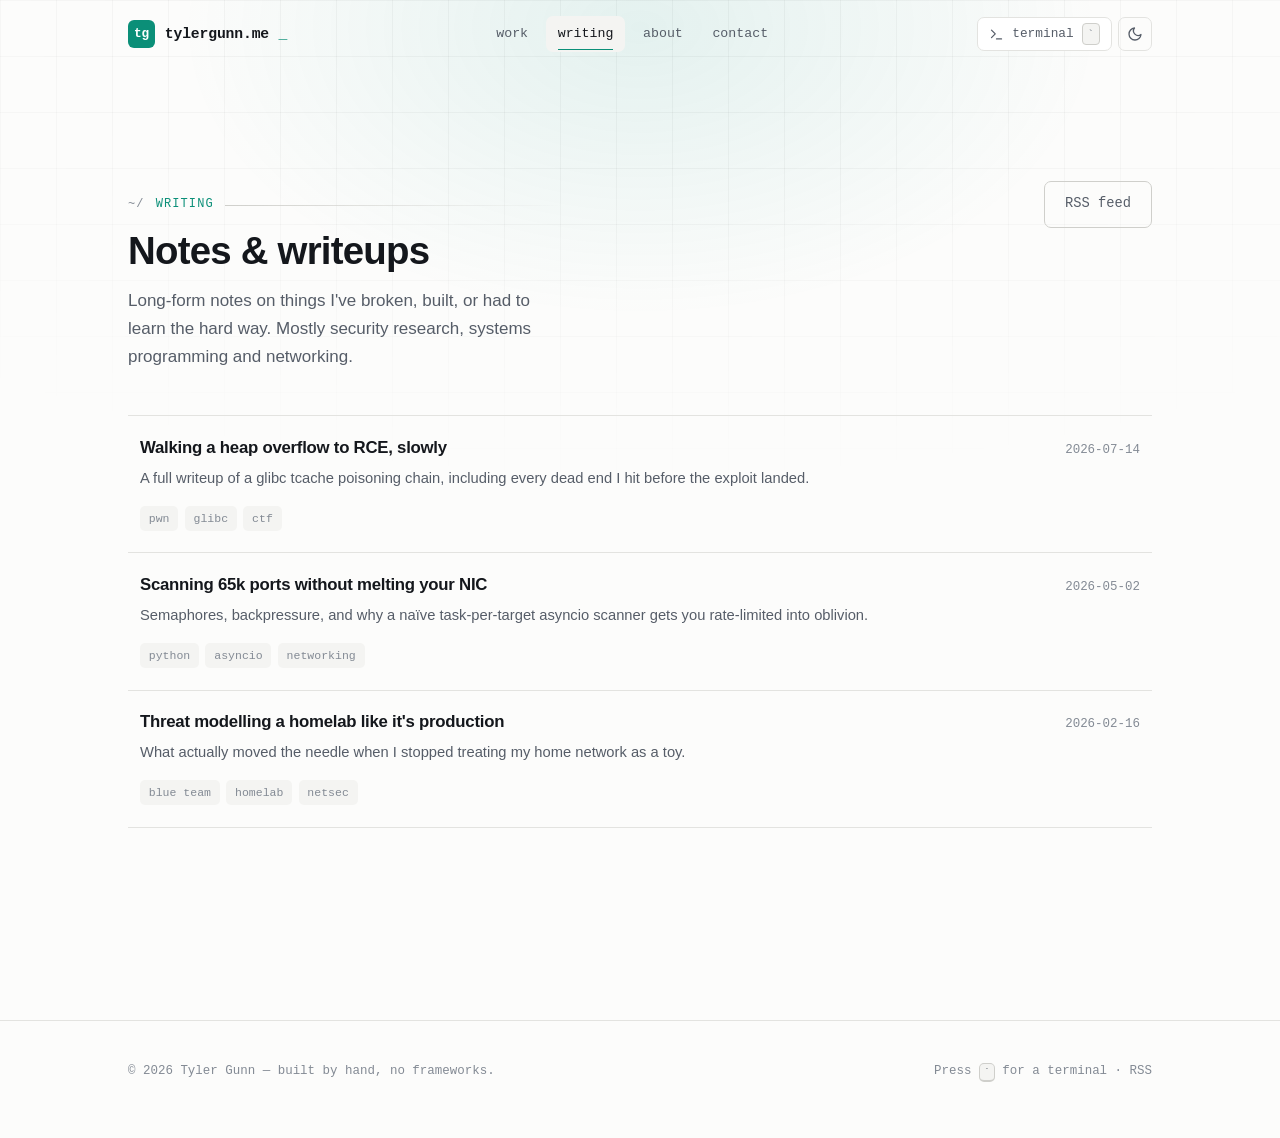
==== commit 3a72ebea: "Add writeup.py: record notes during work, assemble a draft after The valuable part of a writeup is t" ====
--- a/writing/index.html
+++ b/writing/index.html
@@ -102,7 +102,7 @@
       <li class="post" data-node="hardening-homelab" data-node-href="/writing/hardening-homelab/">
         <a class="post__link" href="/writing/hardening-homelab/">
           <h3 class="post__title">Threat modelling a homelab like it&#x27;s production</h3>
-          <span class="post__date">2026-02-19</span>
+          <span class="post__date">2026-02-16</span>
           <p class="post__desc">What actually moved the needle when I stopped treating my home network as a toy.</p>
           <span class="post__tags"><span class="tag">blue team</span><span class="tag">homelab</span><span class="tag">netsec</span></span>
         </a>
--- a/assets/css/style.css
+++ b/assets/css/style.css
@@ -861,6 +861,23 @@
   overflow-x: auto;
   white-space: pre;
   color: var(--text-dim);
+  /* A default scrollbar renders as a bright bar across the bottom of the pane
+     in dark mode, so it is themed rather than left to the platform. */
+  scrollbar-width: thin;
+  scrollbar-color: var(--border-strong) transparent;
+}
+
+.code-pane__body::-webkit-scrollbar {
+  height: 8px;
+}
+
+.code-pane__body::-webkit-scrollbar-track {
+  background: transparent;
+}
+
+.code-pane__body::-webkit-scrollbar-thumb {
+  background: var(--border-strong);
+  border-radius: 99px;
 }
 
 .code-pane__body .c-key {
@@ -940,6 +957,102 @@
   }
   .post__date {
     order: -1;
+  }
+}
+
+/* --------------------------------------------------------------------------
+   8b. CTF results (generated by ctftime.py)
+   -------------------------------------------------------------------------- */
+
+.ctf-list {
+  list-style: none;
+  padding: 0;
+  border: 1px solid var(--border);
+  border-radius: var(--radius);
+  overflow: hidden;
+}
+
+.ctf + .ctf {
+  border-top: 1px solid var(--border);
+}
+
+.ctf__row {
+  display: grid;
+  grid-template-columns: 5.5rem 1fr auto;
+  align-items: center;
+  gap: 0.35rem 1.25rem;
+  padding: 1rem 1.25rem;
+  transition: background-color 0.2s var(--ease);
+}
+
+.ctf__row:hover {
+  background: var(--surface);
+}
+
+.ctf__place {
+  font-family: var(--font-mono);
+  font-size: 1.15rem;
+  font-weight: 600;
+  color: var(--text);
+  letter-spacing: -0.02em;
+  white-space: nowrap;
+}
+
+.ctf__of {
+  font-size: 0.72rem;
+  font-weight: 400;
+  color: var(--text-faint);
+}
+
+.ctf__title {
+  display: block;
+  font-weight: 550;
+  letter-spacing: -0.01em;
+}
+
+.ctf__row:hover .ctf__title {
+  color: var(--accent);
+}
+
+.ctf__meta {
+  display: block;
+  margin-top: 0.15rem;
+  font-family: var(--font-mono);
+  font-size: 0.74rem;
+  color: var(--text-faint);
+}
+
+/* Percentile badge — filled only for genuinely strong finishes, so the
+   highlight means something. */
+.ctf__pct {
+  padding: 0.22rem 0.6rem;
+  font-family: var(--font-mono);
+  font-size: 0.74rem;
+  color: var(--text-faint);
+  background: var(--surface-2);
+  border: 1px solid var(--border);
+  border-radius: 999px;
+  white-space: nowrap;
+}
+
+.ctf__pct[data-tier="top"] {
+  color: var(--accent);
+  border-color: color-mix(in srgb, var(--accent) 40%, transparent);
+  background: color-mix(in srgb, var(--accent) 10%, transparent);
+}
+
+.ctf__pct[data-tier="good"] {
+  color: var(--text-dim);
+  border-color: var(--border-strong);
+}
+
+@media (max-width: 620px) {
+  .ctf__row {
+    grid-template-columns: 4.5rem 1fr;
+  }
+  .ctf__pct {
+    grid-column: 2;
+    justify-self: start;
   }
 }
 
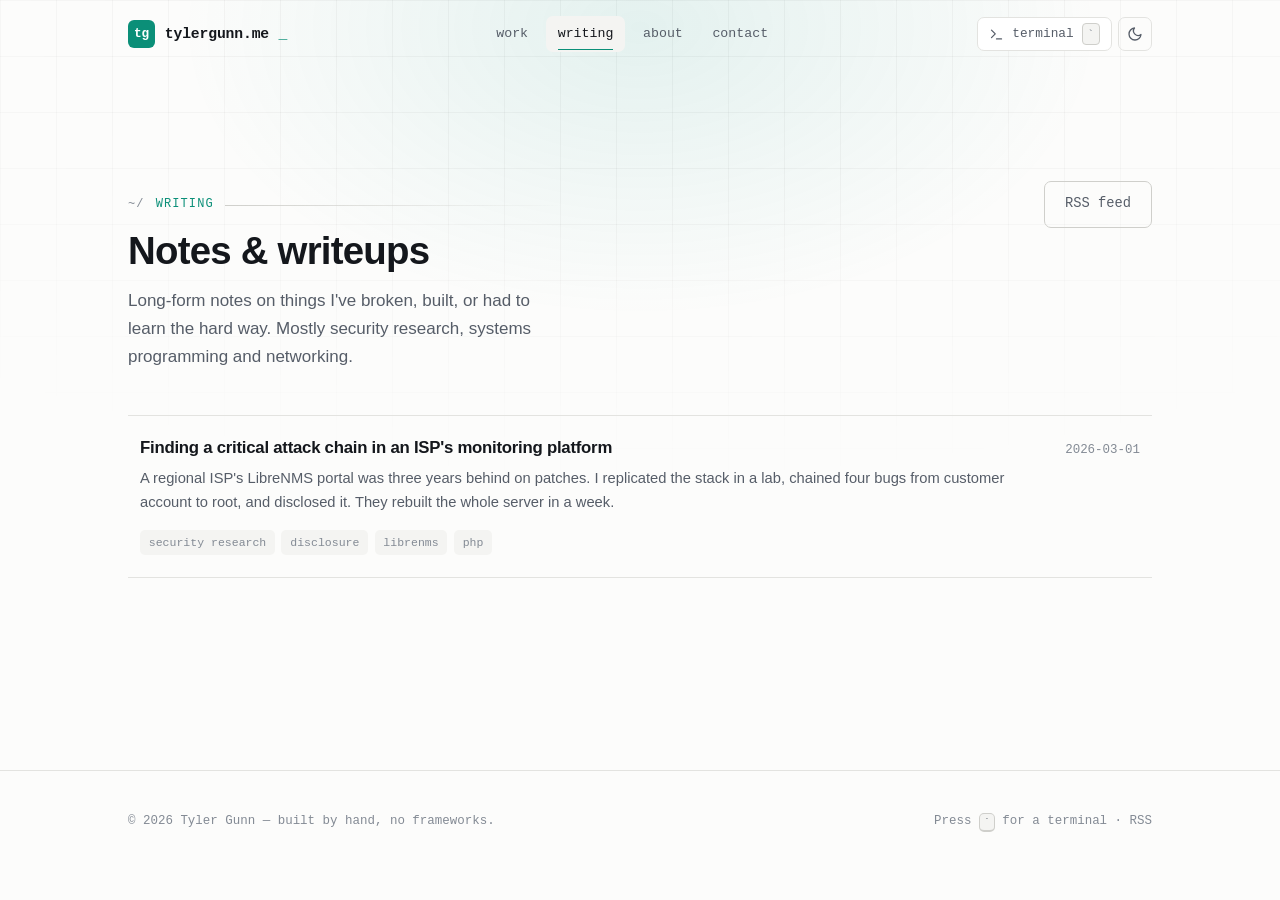
==== commit 75990ea4: "Remove invented writeups; add the ISP disclosure case study The three previous writeups were placeho" ====
--- a/writing/index.html
+++ b/writing/index.html
@@ -83,28 +83,12 @@
 
     <ul class="post-list">
       <!-- posts:start -->
-      <li class="post" data-node="heap-overflow-ctf" data-node-href="/writing/heap-overflow-ctf/">
-        <a class="post__link" href="/writing/heap-overflow-ctf/">
-          <h3 class="post__title">Walking a heap overflow to RCE, slowly</h3>
-          <span class="post__date">2026-07-14</span>
-          <p class="post__desc">A full writeup of a glibc tcache poisoning chain, including every dead end I hit before the exploit landed.</p>
-          <span class="post__tags"><span class="tag">pwn</span><span class="tag">glibc</span><span class="tag">ctf</span></span>
-        </a>
-      </li>
-      <li class="post" data-node="asyncio-recon" data-node-href="/writing/asyncio-recon/">
-        <a class="post__link" href="/writing/asyncio-recon/">
-          <h3 class="post__title">Scanning 65k ports without melting your NIC</h3>
-          <span class="post__date">2026-05-02</span>
-          <p class="post__desc">Semaphores, backpressure, and why a naïve task-per-target asyncio scanner gets you rate-limited into oblivion.</p>
-          <span class="post__tags"><span class="tag">python</span><span class="tag">asyncio</span><span class="tag">networking</span></span>
-        </a>
-      </li>
-      <li class="post" data-node="hardening-homelab" data-node-href="/writing/hardening-homelab/">
-        <a class="post__link" href="/writing/hardening-homelab/">
-          <h3 class="post__title">Threat modelling a homelab like it&#x27;s production</h3>
-          <span class="post__date">2026-02-16</span>
-          <p class="post__desc">What actually moved the needle when I stopped treating my home network as a toy.</p>
-          <span class="post__tags"><span class="tag">blue team</span><span class="tag">homelab</span><span class="tag">netsec</span></span>
+      <li class="post" data-node="isp-monitoring-disclosure" data-node-href="/writing/isp-monitoring-disclosure/">
+        <a class="post__link" href="/writing/isp-monitoring-disclosure/">
+          <h3 class="post__title">Finding a critical attack chain in an ISP&#x27;s monitoring platform</h3>
+          <span class="post__date">2026-03-01</span>
+          <p class="post__desc">A regional ISP&#x27;s LibreNMS portal was three years behind on patches. I replicated the stack in a lab, chained four bugs from customer account to root, and disclosed it. They rebuilt the whole server in a week.</p>
+          <span class="post__tags"><span class="tag">security research</span><span class="tag">disclosure</span><span class="tag">librenms</span><span class="tag">php</span></span>
         </a>
       </li>
       <!-- posts:end -->
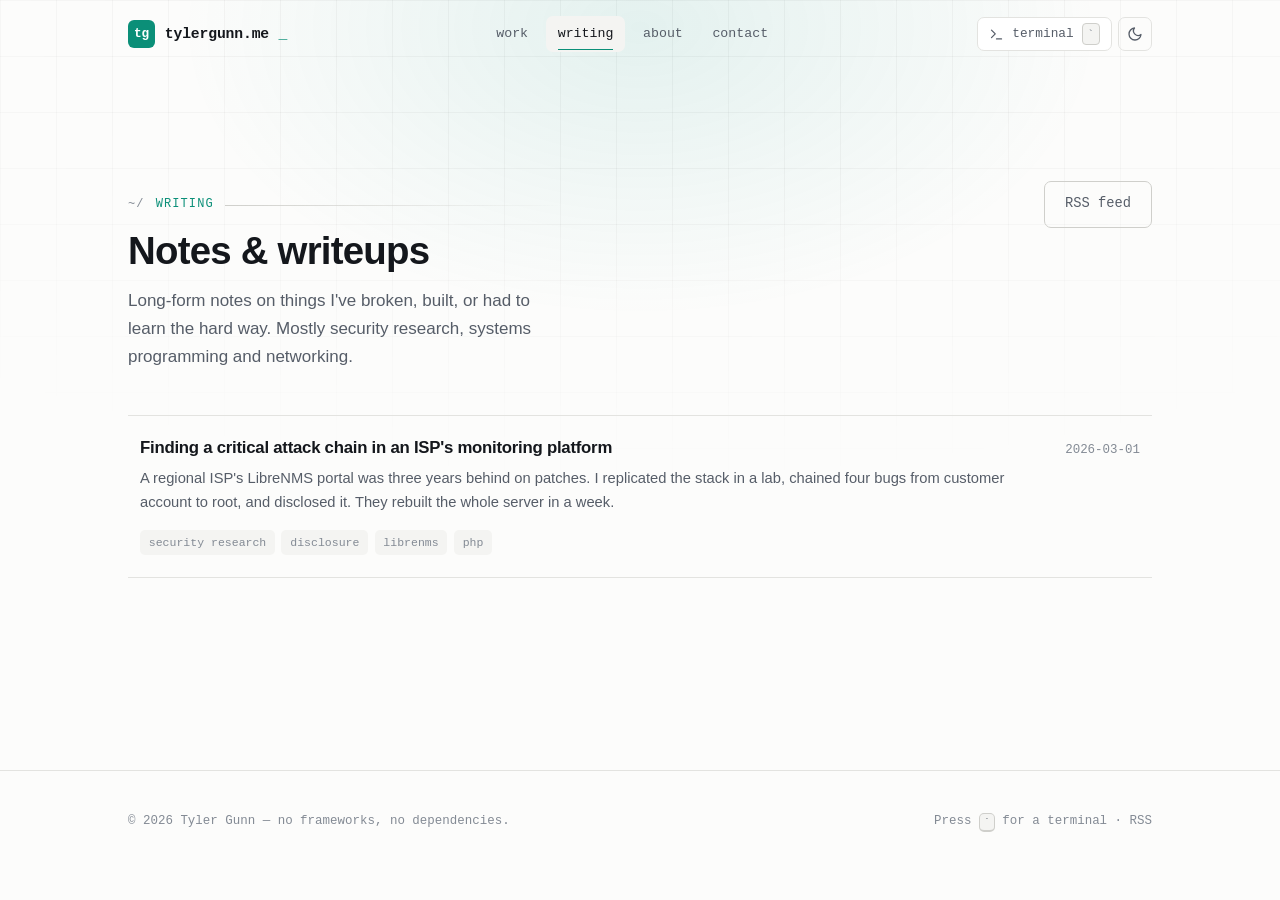
==== commit eb6e4be4: "Drop the "built by hand" claim; restore LinkedIn with the verified URL The footer, repo README and t" ====
--- a/writing/index.html
+++ b/writing/index.html
@@ -98,7 +98,7 @@
 
 <footer class="site-footer">
   <div class="wrap site-footer__inner">
-    <p>© <span id="year">2026</span> Tyler Gunn — built by hand, no frameworks.</p>
+    <p>© <span id="year">2026</span> Tyler Gunn — no frameworks, no dependencies.</p>
     <p>
       Press <kbd>`</kbd> for a terminal ·
       <a href="/feed.xml">RSS</a>
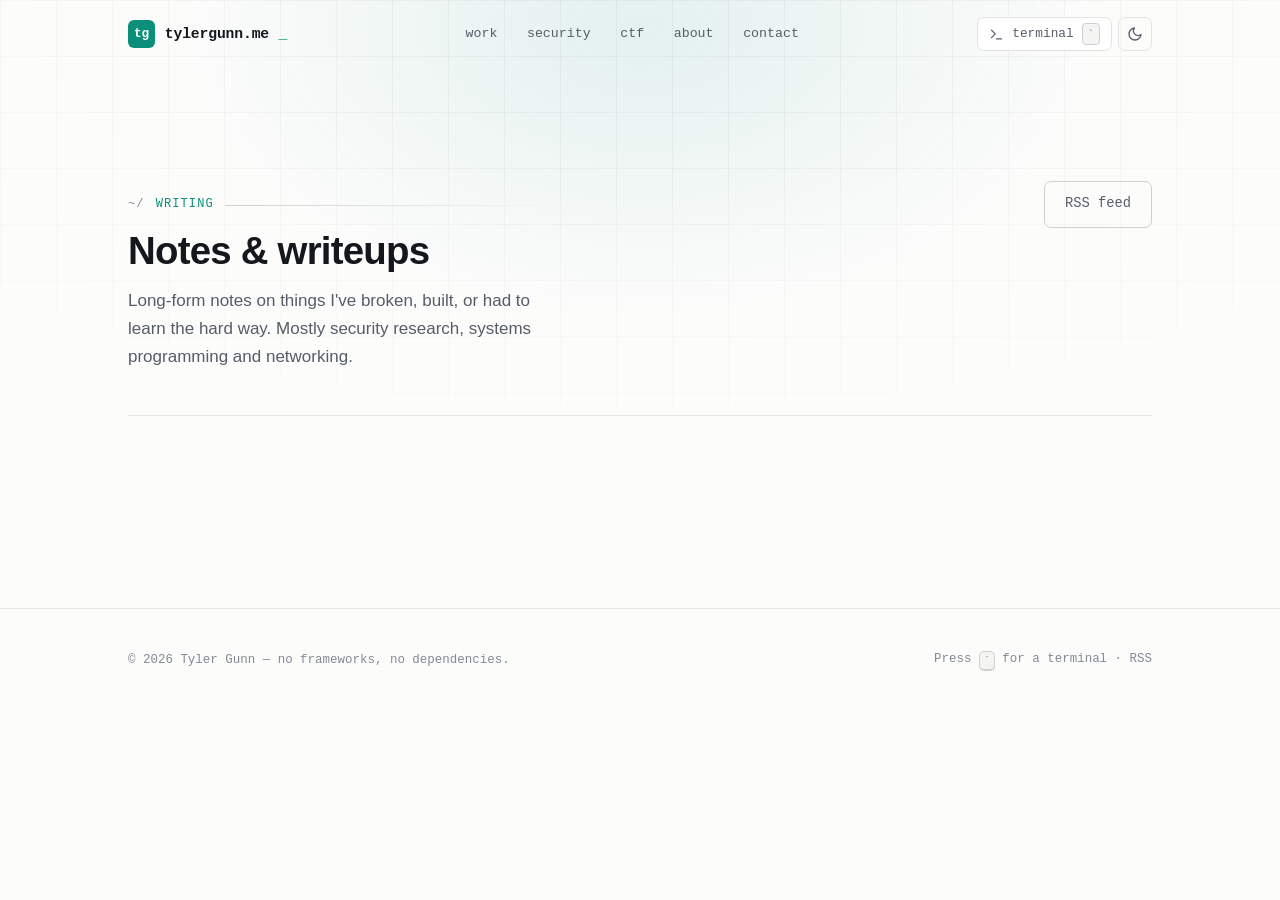
==== commit 2ad16b9b: "Generate every page's nav from one definition /writing/ and the generated post pages carried a nav w" ====
--- a/writing/index.html
+++ b/writing/index.html
@@ -35,10 +35,13 @@
     </a>
 
     <nav class="nav" aria-label="Primary">
+      <!-- nav:start -->
       <a class="nav__link" href="/#work">work</a>
-      <a class="nav__link" href="/writing/" aria-current="true">writing</a>
+      <a class="nav__link" href="/#security">security</a>
+      <a class="nav__link" href="/#ctf">ctf</a>
       <a class="nav__link" href="/#about">about</a>
       <a class="nav__link" href="/#contact">contact</a>
+      <!-- nav:end -->
     </nav>
 
     <div class="header-actions">
@@ -83,14 +86,7 @@
 
     <ul class="post-list">
       <!-- posts:start -->
-      <li class="post" data-node="isp-monitoring-disclosure" data-node-href="/writing/isp-monitoring-disclosure/">
-        <a class="post__link" href="/writing/isp-monitoring-disclosure/">
-          <h3 class="post__title">Finding a critical attack chain in an ISP&#x27;s monitoring platform</h3>
-          <span class="post__date">2026-03-01</span>
-          <p class="post__desc">A regional ISP&#x27;s LibreNMS portal was three years behind on patches. I replicated the stack in a lab, chained four bugs from customer account to root, and disclosed it. They rebuilt the whole server in a week.</p>
-          <span class="post__tags"><span class="tag">security research</span><span class="tag">disclosure</span><span class="tag">librenms</span><span class="tag">php</span></span>
-        </a>
-      </li>
+
       <!-- posts:end -->
     </ul>
   </section>
--- a/assets/css/style.css
+++ b/assets/css/style.css
@@ -961,6 +961,175 @@
 }
 
 /* --------------------------------------------------------------------------
+   8a. Security — disclosures and platform profiles
+   -------------------------------------------------------------------------- */
+
+.subhead {
+  font-family: var(--font-mono);
+  font-size: 0.76rem;
+  font-weight: 600;
+  letter-spacing: 0.1em;
+  text-transform: uppercase;
+  color: var(--text-faint);
+  margin-bottom: 1rem;
+}
+
+.disclosure-list + .subhead,
+.ctf-list + .subhead {
+  margin-top: 2.75rem;
+}
+
+.disclosure-list,
+.profile-grid {
+  list-style: none;
+  padding: 0;
+}
+
+.disclosure-list {
+  display: grid;
+  gap: 1rem;
+}
+
+.disclosure__row {
+  position: relative;
+  display: grid;
+  grid-template-columns: auto 1fr;
+  gap: 0 1.1rem;
+  padding: 1.35rem 1.5rem;
+  background: var(--surface);
+  border: 1px solid var(--border);
+  border-radius: var(--radius);
+  transition: border-color 0.25s var(--ease), transform 0.25s var(--ease);
+}
+
+a.disclosure__row:hover {
+  border-color: var(--border-strong);
+  transform: translateY(-2px);
+}
+
+/* Severity badge. Only critical and high get colour — if everything is
+   highlighted, nothing is. */
+.disclosure__sev {
+  align-self: start;
+  padding: 0.22rem 0.6rem;
+  font-family: var(--font-mono);
+  font-size: 0.68rem;
+  font-weight: 600;
+  letter-spacing: 0.08em;
+  text-transform: uppercase;
+  color: var(--text-faint);
+  background: var(--surface-2);
+  border: 1px solid var(--border);
+  border-radius: 999px;
+  white-space: nowrap;
+}
+
+.disclosure__sev[data-sev="critical"] {
+  color: var(--danger);
+  border-color: color-mix(in srgb, var(--danger) 45%, transparent);
+  background: color-mix(in srgb, var(--danger) 12%, transparent);
+}
+
+.disclosure__sev[data-sev="high"] {
+  color: var(--warn);
+  border-color: color-mix(in srgb, var(--warn) 45%, transparent);
+  background: color-mix(in srgb, var(--warn) 12%, transparent);
+}
+
+.disclosure__title {
+  display: block;
+  font-size: 1.02rem;
+  font-weight: 550;
+  letter-spacing: -0.015em;
+  color: var(--text);
+}
+
+a.disclosure__row:hover .disclosure__title {
+  color: var(--accent);
+}
+
+.disclosure__meta {
+  display: block;
+  margin-top: 0.3rem;
+  font-family: var(--font-mono);
+  font-size: 0.74rem;
+  color: var(--text-faint);
+}
+
+.disclosure__summary {
+  margin-top: 0.85rem;
+  font-size: 0.93rem;
+  color: var(--text-dim);
+}
+
+.disclosure__link {
+  display: inline-block;
+  margin-top: 0.9rem;
+  font-family: var(--font-mono);
+  font-size: 0.8rem;
+  color: var(--accent);
+}
+
+@media (max-width: 560px) {
+  .disclosure__row {
+    grid-template-columns: 1fr;
+    gap: 0.75rem;
+  }
+  .disclosure__sev {
+    justify-self: start;
+  }
+}
+
+/* --- platform profiles --- */
+
+.profile-grid {
+  display: grid;
+  grid-template-columns: repeat(auto-fill, minmax(min(100%, 190px), 1fr));
+  gap: 0.75rem;
+}
+
+.profile {
+  display: flex;
+  flex-direction: column;
+  gap: 0.2rem;
+  height: 100%;
+  padding: 1rem 1.15rem;
+  background: var(--surface);
+  border: 1px solid var(--border);
+  border-radius: var(--radius-sm);
+  transition: border-color 0.2s var(--ease), transform 0.2s var(--ease);
+}
+
+.profile:hover {
+  border-color: var(--accent-dim);
+  transform: translateY(-2px);
+}
+
+.profile__name {
+  font-family: var(--font-mono);
+  font-size: 0.92rem;
+  font-weight: 600;
+  color: var(--text);
+}
+
+.profile:hover .profile__name {
+  color: var(--accent);
+}
+
+.profile__handle {
+  font-family: var(--font-mono);
+  font-size: 0.76rem;
+  color: var(--text-faint);
+}
+
+.profile__note {
+  margin-top: 0.35rem;
+  font-family: var(--font-mono);
+  font-size: 0.72rem;
+  color: var(--accent);
+}
+
+/* --------------------------------------------------------------------------
    8b. CTF results (generated by ctftime.py)
    -------------------------------------------------------------------------- */
 
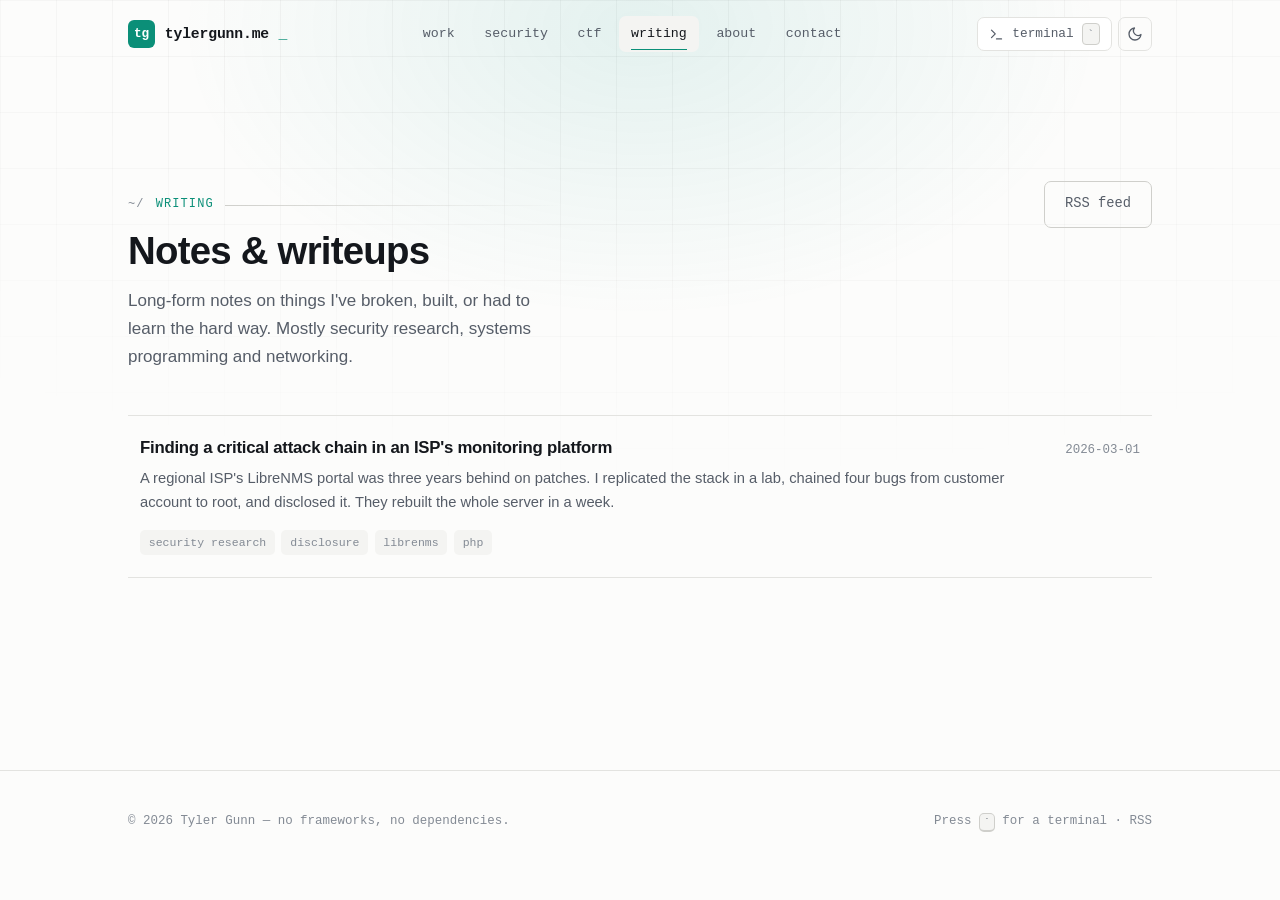
==== commit 894125cd: "Fix every broken link ahead of deploying - Restore the ISP disclosure writeup, recovered from 75990e" ====
--- a/writing/index.html
+++ b/writing/index.html
@@ -39,6 +39,7 @@
       <a class="nav__link" href="/#work">work</a>
       <a class="nav__link" href="/#security">security</a>
       <a class="nav__link" href="/#ctf">ctf</a>
+      <a class="nav__link" href="/writing/" aria-current="true">writing</a>
       <a class="nav__link" href="/#about">about</a>
       <a class="nav__link" href="/#contact">contact</a>
       <!-- nav:end -->
@@ -86,7 +87,14 @@
 
     <ul class="post-list">
       <!-- posts:start -->
-
+      <li class="post" data-node="isp-monitoring-disclosure" data-node-href="/writing/isp-monitoring-disclosure/">
+        <a class="post__link" href="/writing/isp-monitoring-disclosure/">
+          <h3 class="post__title">Finding a critical attack chain in an ISP&#x27;s monitoring platform</h3>
+          <span class="post__date">2026-03-01</span>
+          <p class="post__desc">A regional ISP&#x27;s LibreNMS portal was three years behind on patches. I replicated the stack in a lab, chained four bugs from customer account to root, and disclosed it. They rebuilt the whole server in a week.</p>
+          <span class="post__tags"><span class="tag">security research</span><span class="tag">disclosure</span><span class="tag">librenms</span><span class="tag">php</span></span>
+        </a>
+      </li>
       <!-- posts:end -->
     </ul>
   </section>
